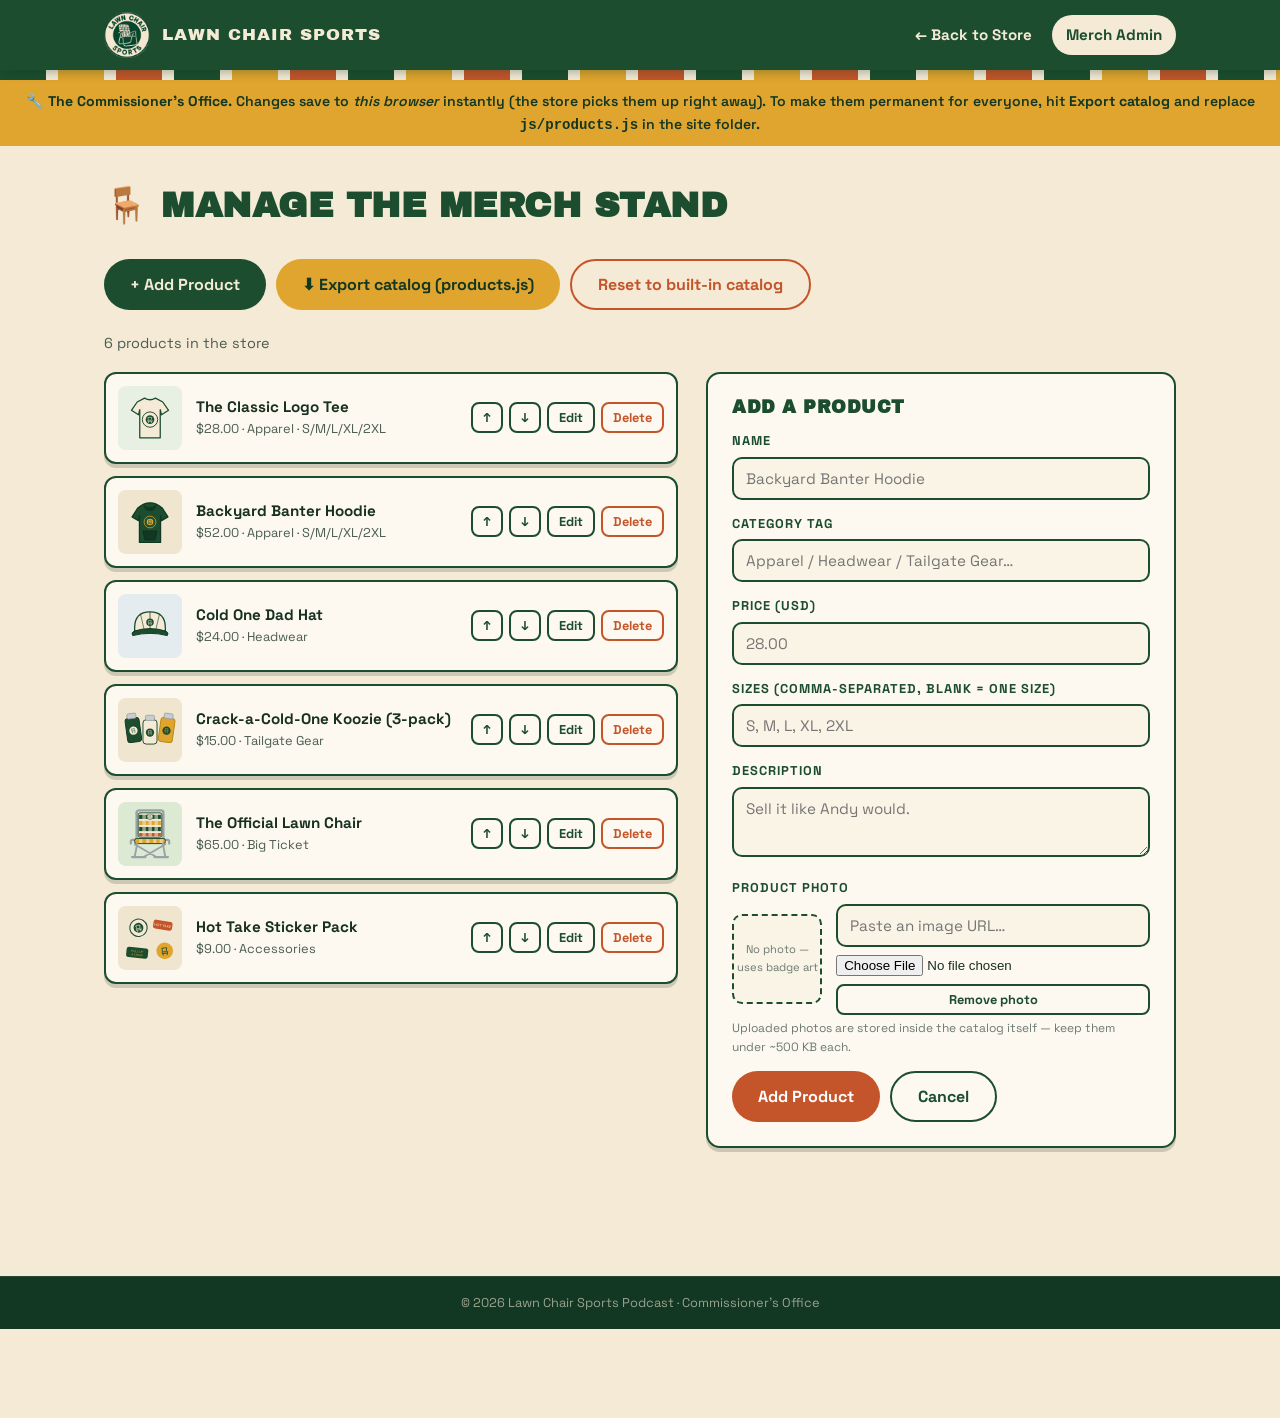
==== admin.html @ f52b7b13 "Lawn Chair Sports site: episodes, watch, merch + admin, launch-ready Co-Authored-By: Claude Fable 5 " ====
<!DOCTYPE html>
<html lang="en">
<head>
<meta charset="UTF-8">
<meta name="viewport" content="width=device-width, initial-scale=1.0">
<title>Merch Admin — Lawn Chair Sports</title>
<meta name="robots" content="noindex, nofollow">
<link rel="icon" type="image/png" href="assets/logo-256.png">
<link rel="preconnect" href="https://fonts.googleapis.com">
<link rel="preconnect" href="https://fonts.gstatic.com" crossorigin>
<link href="https://fonts.googleapis.com/css2?family=Archivo+Black&family=Space+Grotesk:wght@400;600;700&display=swap" rel="stylesheet">
<link rel="stylesheet" href="css/style.css">
</head>
<body>

<header class="site">
  <nav class="nav">
    <a href="index.html" class="brand">
      <img src="assets/logo-256.png" alt="Lawn Chair Sports logo">
      <span>Lawn Chair Sports</span>
    </a>
    <div class="nav-links" style="display:flex;">
      <a href="merch.html">← Back to Store</a>
      <a href="admin.html" class="active">Merch Admin</a>
    </div>
  </nav>
</header>
<div class="webbing"></div>
<div class="admin-banner">
  🔧 <strong>The Commissioner's Office.</strong> Changes save to <em>this browser</em> instantly (the store picks them up right away).
  To make them permanent for everyone, hit <strong>Export catalog</strong> and replace <code>js/products.js</code> in the site folder.
</div>

<section class="block" style="padding-top: 40px;">
  <div class="wrap">
    <div class="section-head">
      <h2>🪑 Manage the Merch Stand</h2>
    </div>

    <div class="admin-toolbar">
      <button class="btn btn-green" onclick="startNew()">+ Add Product</button>
      <button class="btn btn-gold" onclick="exportCatalog()">⬇ Export catalog (products.js)</button>
      <button class="btn btn-outline" style="color: var(--rust); border-color: var(--rust);" onclick="resetCatalog()">Reset to built-in catalog</button>
    </div>
    <div class="result-count" id="adminCount"></div>

    <div class="admin-layout">
      <div class="admin-list" id="adminList"></div>

      <form class="admin-form" id="editorForm" onsubmit="return saveProduct(event)">
        <h3 id="editorTitle">Add a Product</h3>
        <div class="field">
          <label for="fName">Name</label>
          <input type="text" id="fName" required placeholder="Backyard Banter Hoodie">
        </div>
        <div class="field">
          <label for="fTag">Category tag</label>
          <input type="text" id="fTag" placeholder="Apparel / Headwear / Tailgate Gear…">
        </div>
        <div class="field">
          <label for="fPrice">Price (USD)</label>
          <input type="number" id="fPrice" required min="0" step="0.01" placeholder="28.00">
        </div>
        <div class="field">
          <label for="fSizes">Sizes (comma-separated, blank = one size)</label>
          <input type="text" id="fSizes" placeholder="S, M, L, XL, 2XL">
        </div>
        <div class="field">
          <label for="fDesc">Description</label>
          <textarea id="fDesc" placeholder="Sell it like Andy would."></textarea>
        </div>
        <div class="field">
          <label>Product photo</label>
          <div style="display:flex; gap:14px; align-items:center; flex-wrap:wrap;">
            <div class="img-preview" id="imgPreview">No photo —<br>uses badge art</div>
            <div style="flex:1; min-width:180px; display:flex; flex-direction:column; gap:8px;">
              <input type="url" id="fImageUrl" placeholder="Paste an image URL…" oninput="previewFromUrl()">
              <input type="file" id="fImageFile" accept="image/*" onchange="previewFromFile()">
              <button type="button" class="icon-btn" onclick="clearImage()">Remove photo</button>
            </div>
          </div>
          <div class="hint">Uploaded photos are stored inside the catalog itself — keep them under ~500 KB each.</div>
        </div>
        <div class="form-btn-row">
          <button class="btn btn-rust" type="submit" id="saveBtn">Save Product</button>
          <button class="btn btn-outline" type="button" style="color: var(--green); border-color: var(--green);" onclick="cancelEdit()">Cancel</button>
        </div>
      </form>
    </div>
  </div>
</section>

<footer class="site">
  <div class="copyright">© 2026 Lawn Chair Sports Podcast · Commissioner's Office</div>
</footer>

<script src="js/products.js"></script>
<script>
const ADMIN_KEY = 'lcs_products_admin_v1';
let catalog = loadCatalog();
let editingId = null;   // null = adding new
let pendingImage = null; // data URI or URL chosen in the form

function escapeHtml(s) {
  return (s || '').replace(/&/g, '&amp;').replace(/</g, '&lt;').replace(/>/g, '&gt;').replace(/"/g, '&quot;');
}

function loadCatalog() {
  try {
    const o = JSON.parse(localStorage.getItem(ADMIN_KEY));
    if (Array.isArray(o) && o.length) return o;
  } catch {}
  // deep-copy the built-in catalog so edits never mutate products.js state
  return JSON.parse(JSON.stringify(window.PRODUCTS || []));
}

function persist() {
  localStorage.setItem(ADMIN_KEY, JSON.stringify(catalog));
  renderList();
}

function artFor(p) {
  if (p.image) return `<img src="${p.image}" alt="">`;
  if (p.art) return p.art;
  return '🪑';
}

function renderList() {
  document.getElementById('adminCount').textContent =
    `${catalog.length} product${catalog.length === 1 ? '' : 's'} in the store`;
  document.getElementById('adminList').innerHTML = catalog.map((p, i) => `
    <div class="admin-row ${p.id === editingId ? 'editing' : ''}">
      <div class="admin-row-art">${artFor(p)}</div>
      <div>
        <div class="admin-row-name">${escapeHtml(p.name)}</div>
        <div class="admin-row-meta">$${Number(p.price).toFixed(2)} · ${escapeHtml(p.tag || 'No tag')}${p.sizes && p.sizes.length ? ' · ' + p.sizes.join('/') : ''}</div>
      </div>
      <div class="admin-row-actions">
        <button class="icon-btn" onclick="moveProduct(${i}, -1)" ${i === 0 ? 'disabled' : ''} title="Move up">↑</button>
        <button class="icon-btn" onclick="moveProduct(${i}, 1)" ${i === catalog.length - 1 ? 'disabled' : ''} title="Move down">↓</button>
        <button class="icon-btn" onclick="startEdit('${p.id}')">Edit</button>
        <button class="icon-btn danger" onclick="deleteProduct('${p.id}')">Delete</button>
      </div>
    </div>`).join('');
}

/* ---------- editor ---------- */
function startNew() {
  editingId = null;
  pendingImage = null;
  document.getElementById('editorTitle').textContent = 'Add a Product';
  document.getElementById('saveBtn').textContent = 'Add Product';
  document.getElementById('editorForm').reset();
  updatePreview();
  renderList();
  document.getElementById('fName').focus();
}

function startEdit(id) {
  const p = catalog.find(x => x.id === id);
  if (!p) return;
  editingId = id;
  pendingImage = p.image || null;
  document.getElementById('editorTitle').textContent = 'Edit: ' + p.name;
  document.getElementById('saveBtn').textContent = 'Save Changes';
  document.getElementById('fName').value = p.name;
  document.getElementById('fTag').value = p.tag || '';
  document.getElementById('fPrice').value = p.price;
  document.getElementById('fSizes').value = p.sizes ? p.sizes.join(', ') : '';
  document.getElementById('fDesc').value = p.desc || '';
  document.getElementById('fImageUrl').value = (p.image && !p.image.startsWith('data:')) ? p.image : '';
  document.getElementById('fImageFile').value = '';
  updatePreview();
  renderList();
  document.getElementById('editorForm').scrollIntoView({ behavior: 'smooth', block: 'nearest' });
}

function cancelEdit() { startNew(); }

function slugify(name) {
  const base = name.toLowerCase().replace(/[^a-z0-9]+/g, '-').replace(/(^-|-$)/g, '') || 'product';
  let slug = base, n = 2;
  while (catalog.some(p => p.id === slug && p.id !== editingId)) slug = `${base}-${n++}`;
  return slug;
}

function saveProduct(e) {
  e.preventDefault();
  const name = document.getElementById('fName').value.trim();
  const price = parseFloat(document.getElementById('fPrice').value);
  if (!name || isNaN(price)) return false;
  const sizesRaw = document.getElementById('fSizes').value.trim();
  const data = {
    name,
    tag: document.getElementById('fTag').value.trim(),
    price: Math.round(price * 100) / 100,
    sizes: sizesRaw ? sizesRaw.split(',').map(s => s.trim()).filter(Boolean) : null,
    desc: document.getElementById('fDesc').value.trim(),
  };
  const wasEditing = !!editingId;
  if (editingId) {
    const p = catalog.find(x => x.id === editingId);
    Object.assign(p, data);
    p.image = pendingImage || null;
    if (p.image) delete p.art;
  } else {
    catalog.push({ id: slugify(name), ...data, image: pendingImage || null });
  }
  persist();
  startNew();
  showSaved(wasEditing ? 'Product updated ✅' : 'Product added ✅');
  return false;
}

function deleteProduct(id) {
  const p = catalog.find(x => x.id === id);
  if (!p) return;
  if (!confirm(`Delete “${p.name}” from the store?`)) return;
  catalog = catalog.filter(x => x.id !== id);
  if (editingId === id) startNew();
  persist();
  showSaved('Product deleted');
}

function moveProduct(i, delta) {
  const j = i + delta;
  if (j < 0 || j >= catalog.length) return;
  [catalog[i], catalog[j]] = [catalog[j], catalog[i]];
  persist();
}

/* ---------- images ---------- */
function updatePreview() {
  const box = document.getElementById('imgPreview');
  box.innerHTML = pendingImage
    ? `<img src="${pendingImage}" alt="Preview">`
    : 'No photo —<br>uses badge art';
}

function previewFromUrl() {
  const url = document.getElementById('fImageUrl').value.trim();
  pendingImage = url || null;
  updatePreview();
}

function previewFromFile() {
  const file = document.getElementById('fImageFile').files[0];
  if (!file) return;
  if (file.size > 800 * 1024) {
    alert('That image is over 800 KB — please use a smaller one so the store stays fast.');
    document.getElementById('fImageFile').value = '';
    return;
  }
  const reader = new FileReader();
  reader.onload = () => {
    pendingImage = reader.result;
    document.getElementById('fImageUrl').value = '';
    updatePreview();
  };
  reader.readAsDataURL(file);
}

function clearImage() {
  pendingImage = null;
  document.getElementById('fImageUrl').value = '';
  document.getElementById('fImageFile').value = '';
  updatePreview();
}

/* ---------- catalog-level actions ---------- */
function exportCatalog() {
  const header = '/* Lawn Chair Sports — merch catalog (exported from admin.html) */\n\n';
  const js = header + 'window.PRODUCTS = ' + JSON.stringify(catalog, null, 2) + ';\n';
  const blob = new Blob([js], { type: 'text/javascript' });
  const a = document.createElement('a');
  a.href = URL.createObjectURL(blob);
  a.download = 'products.js';
  a.click();
  URL.revokeObjectURL(a.href);
  showSaved('Exported! Replace js/products.js with the downloaded file.');
}

function resetCatalog() {
  if (!confirm('Throw out your local edits and restore the built-in catalog?')) return;
  localStorage.removeItem(ADMIN_KEY);
  catalog = loadCatalog();
  startNew();
  showSaved('Catalog reset');
}

let savedTimer;
function showSaved(msg) {
  let el = document.getElementById('toast');
  if (!el) {
    el = document.createElement('div');
    el.className = 'toast';
    el.id = 'toast';
    document.body.appendChild(el);
  }
  el.textContent = msg;
  el.classList.add('show');
  clearTimeout(savedTimer);
  savedTimer = setTimeout(() => el.classList.remove('show'), 2600);
}

renderList();
startNew();
</script>
</body>
</html>
---- css/style.css ----
/* ============================================
   LAWN CHAIR SPORTS — design system
   Retro backyard: forest green + cream, webbing stripes
   ============================================ */
:root {
  --green: #1b4d2e;
  --green-deep: #123722;
  --green-bright: #2e7d4a;
  --cream: #f4ead6;
  --cream-soft: #faf4e6;
  --paper: #fdf9f0;
  --ink: #17301f;
  --rust: #c4552a;
  --gold: #e0a52e;
  --sky: #a8c8d8;
  --shadow: 0 4px 0 rgba(23, 48, 31, .18);
  --radius: 14px;
  --font-display: "Archivo Black", "Arial Black", sans-serif;
  --font-body: "Space Grotesk", "Helvetica Neue", Arial, sans-serif;
}

* { margin: 0; padding: 0; box-sizing: border-box; }
html { scroll-behavior: smooth; }

body {
  font-family: var(--font-body);
  background: var(--cream);
  color: var(--ink);
  line-height: 1.6;
  padding-bottom: 90px; /* room for sticky player */
}

img { max-width: 100%; display: block; }
a { color: inherit; }
button { font-family: inherit; cursor: pointer; }

.wrap { max-width: 1120px; margin: 0 auto; padding: 0 24px; }

h1, h2, h3, .display {
  font-family: var(--font-display);
  line-height: 1.12;
  letter-spacing: .5px;
  text-transform: uppercase;
}

/* ---------- webbing stripe motif ---------- */
.webbing {
  height: 10px;
  background: repeating-linear-gradient(90deg,
    var(--green) 0 46px,
    var(--cream) 46px 58px,
    var(--gold) 58px 104px,
    var(--cream) 104px 116px,
    var(--rust) 116px 162px,
    var(--cream) 162px 174px);
}

/* ---------- header ---------- */
header.site {
  background: var(--green);
  color: var(--cream);
  position: sticky;
  top: 0;
  z-index: 60;
  box-shadow: 0 2px 10px rgba(18, 55, 34, .35);
}
.nav {
  display: flex;
  align-items: center;
  gap: 20px;
  padding: 12px 24px;
  max-width: 1120px;
  margin: 0 auto;
}
.brand {
  display: flex;
  align-items: center;
  gap: 12px;
  text-decoration: none;
  font-family: var(--font-display);
  font-size: 1.05rem;
  text-transform: uppercase;
  letter-spacing: 1px;
}
.brand img {
  width: 46px; height: 46px;
}
.nav-links {
  display: flex;
  gap: 6px;
  margin-left: auto;
  align-items: center;
}
.nav-links a {
  text-decoration: none;
  font-weight: 700;
  padding: 8px 14px;
  border-radius: 999px;
  transition: background .15s;
  font-size: .95rem;
}
.nav-links a:hover { background: rgba(244, 234, 214, .15); }
.nav-links a.active { background: var(--cream); color: var(--green); }
.cart-btn {
  position: relative;
  background: var(--gold);
  color: var(--green-deep);
  border: none;
  border-radius: 999px;
  font-weight: 700;
  padding: 8px 16px;
  font-size: .95rem;
  display: flex; align-items: center; gap: 8px;
}
.cart-btn:hover { filter: brightness(1.07); }
.cart-count {
  background: var(--rust);
  color: #fff;
  border-radius: 999px;
  font-size: .75rem;
  min-width: 20px; height: 20px;
  display: inline-flex; align-items: center; justify-content: center;
  padding: 0 5px;
}
.hamburger { display: none; background: none; border: none; color: var(--cream); font-size: 1.6rem; }

/* ---------- hero ---------- */
.hero {
  background: var(--green);
  color: var(--cream);
  overflow: hidden;
  position: relative;
}
.hero-inner {
  display: grid;
  grid-template-columns: 1.15fr .85fr;
  gap: 48px;
  align-items: center;
  padding: 72px 24px 84px;
  max-width: 1120px;
  margin: 0 auto;
}
.hero .kicker {
  display: inline-block;
  background: var(--gold);
  color: var(--green-deep);
  font-weight: 700;
  font-size: .8rem;
  text-transform: uppercase;
  letter-spacing: 2px;
  padding: 5px 14px;
  border-radius: 999px;
  margin-bottom: 20px;
}
.hero h1 { font-size: clamp(2.4rem, 5.4vw, 4.2rem); margin-bottom: 20px; }
.hero h1 .accent { color: var(--gold); }
.hero p.lede { font-size: 1.15rem; opacity: .92; max-width: 34rem; margin-bottom: 30px; }
.hero-art { position: relative; }
.hero-art img {
  border-radius: 24px;
  border: 5px solid var(--cream);
  box-shadow: 12px 12px 0 rgba(18, 55, 34, .55), 12px 12px 0 2px var(--gold);
  transform: rotate(2deg);
}
.btn-row { display: flex; gap: 14px; flex-wrap: wrap; }
.btn {
  display: inline-flex;
  align-items: center;
  gap: 10px;
  border: none;
  text-decoration: none;
  font-weight: 700;
  font-size: 1rem;
  padding: 13px 26px;
  border-radius: 999px;
  transition: transform .12s, filter .12s;
}
.btn:hover { transform: translateY(-2px); filter: brightness(1.05); }
.btn-gold { background: var(--gold); color: var(--green-deep); }
.btn-cream { background: var(--cream); color: var(--green); }
.btn-outline { background: transparent; color: var(--cream); border: 2px solid var(--cream); }
.btn-green { background: var(--green); color: var(--cream); }
.btn-rust { background: var(--rust); color: #fff; }

/* subscribe chips */
.platforms { display: flex; gap: 10px; flex-wrap: wrap; margin-top: 26px; }
.platforms a {
  display: inline-flex; align-items: center; gap: 8px;
  background: rgba(244, 234, 214, .12);
  border: 1px solid rgba(244, 234, 214, .4);
  color: var(--cream);
  text-decoration: none;
  font-size: .88rem; font-weight: 600;
  padding: 7px 14px;
  border-radius: 999px;
  transition: background .15s;
}
.platforms a:hover { background: rgba(244, 234, 214, .25); }
.platforms svg { width: 16px; height: 16px; fill: currentColor; }

/* ---------- sections ---------- */
section.block { padding: 64px 0; }
.section-head {
  display: flex;
  align-items: baseline;
  justify-content: space-between;
  gap: 20px;
  margin-bottom: 34px;
  flex-wrap: wrap;
}
.section-head h2 { font-size: clamp(1.6rem, 3vw, 2.2rem); color: var(--green); }
.section-head .more { font-weight: 700; color: var(--rust); text-decoration: none; }
.section-head .more:hover { text-decoration: underline; }

/* ---------- episode cards ---------- */
.ep-grid { display: grid; grid-template-columns: repeat(3, 1fr); gap: 24px; }
.ep-card {
  background: var(--paper);
  border: 2px solid var(--green);
  border-radius: var(--radius);
  overflow: hidden;
  display: flex;
  flex-direction: column;
  box-shadow: var(--shadow);
  transition: transform .15s, box-shadow .15s;
}
.ep-card:hover { transform: translateY(-4px); box-shadow: 0 8px 0 rgba(23, 48, 31, .18); }
.ep-thumb { position: relative; aspect-ratio: 1 / 1; overflow: hidden; background: var(--green); }
.ep-thumb img { width: 100%; height: 100%; object-fit: cover; }
.ep-thumb .play-overlay {
  position: absolute; inset: 0;
  display: flex; align-items: center; justify-content: center;
  background: rgba(18, 55, 34, 0);
  border: none;
  transition: background .15s;
}
.ep-thumb .play-overlay svg {
  width: 62px; height: 62px;
  opacity: 0;
  transform: scale(.8);
  transition: opacity .15s, transform .15s;
  filter: drop-shadow(0 4px 10px rgba(0,0,0,.4));
}
.ep-card:hover .play-overlay, .ep-row:hover .play-overlay { background: rgba(18, 55, 34, .45); }
.ep-card:hover .play-overlay svg, .ep-row:hover .play-overlay svg { opacity: 1; transform: scale(1); }
.ep-body { padding: 18px 18px 20px; display: flex; flex-direction: column; gap: 10px; flex: 1; }
.ep-meta { display: flex; gap: 10px; align-items: center; font-size: .8rem; font-weight: 600; color: var(--green-bright); text-transform: uppercase; letter-spacing: 1px; }
.ep-meta .dot::before { content: "•"; margin-right: 10px; color: var(--rust); }
.ep-title { font-size: 1.02rem; font-weight: 700; line-height: 1.35; }
.ep-desc { font-size: .88rem; color: #4a5c50; display: -webkit-box; -webkit-line-clamp: 3; -webkit-box-orient: vertical; overflow: hidden; }
.ep-actions { margin-top: auto; display: flex; gap: 10px; padding-top: 6px; }
.ep-actions .btn { padding: 9px 18px; font-size: .88rem; }

/* episode list rows (episodes page) */
.ep-list { display: flex; flex-direction: column; gap: 16px; }
.ep-row {
  display: grid;
  grid-template-columns: 120px 1fr auto;
  gap: 20px;
  align-items: center;
  background: var(--paper);
  border: 2px solid var(--green);
  border-radius: var(--radius);
  padding: 14px;
  box-shadow: var(--shadow);
  transition: transform .12s;
}
.ep-row:hover { transform: translateX(4px); }
.ep-row .ep-thumb { width: 120px; border-radius: 10px; }
.ep-row .ep-desc { -webkit-line-clamp: 2; }
.ep-row .ep-actions { padding: 0; margin: 0; }
.ep-num {
  font-family: var(--font-display);
  color: var(--green);
  font-size: .8rem;
  letter-spacing: 1px;
}

/* search bar */
.toolbar {
  display: flex; gap: 14px; align-items: center; flex-wrap: wrap;
  margin-bottom: 28px;
}
.search-box {
  flex: 1; min-width: 240px;
  display: flex; align-items: center; gap: 10px;
  background: var(--paper);
  border: 2px solid var(--green);
  border-radius: 999px;
  padding: 10px 18px;
}
.search-box input {
  border: none; outline: none; background: none;
  font-family: inherit; font-size: 1rem; flex: 1; color: var(--ink);
}
.toolbar select {
  font-family: inherit; font-size: .95rem; font-weight: 600;
  border: 2px solid var(--green); border-radius: 999px;
  background: var(--paper); color: var(--green);
  padding: 10px 16px; outline: none; cursor: pointer;
}
.result-count { font-size: .9rem; color: #4a5c50; margin-bottom: 16px; }

/* ---------- sticky player ---------- */
.player {
  position: fixed;
  left: 0; right: 0; bottom: 0;
  background: var(--green-deep);
  color: var(--cream);
  z-index: 80;
  transform: translateY(110%);
  transition: transform .3s ease;
  box-shadow: 0 -4px 20px rgba(0,0,0,.3);
}
.player.visible { transform: translateY(0); }
.player-inner {
  display: grid;
  grid-template-columns: auto 1fr auto;
  gap: 16px;
  align-items: center;
  max-width: 1120px;
  margin: 0 auto;
  padding: 10px 24px;
}
.player-art { width: 52px; height: 52px; border-radius: 8px; object-fit: cover; }
.player-mid { min-width: 0; }
.player-title {
  font-weight: 700; font-size: .9rem;
  white-space: nowrap; overflow: hidden; text-overflow: ellipsis;
  margin-bottom: 4px;
}
.player-controls { display: flex; align-items: center; gap: 10px; }
.player-controls .time { font-size: .75rem; font-variant-numeric: tabular-nums; opacity: .8; min-width: 40px; }
.seek {
  flex: 1;
  -webkit-appearance: none; appearance: none;
  height: 6px; border-radius: 999px;
  background: rgba(244,234,214,.25);
  outline: none;
}
.seek::-webkit-slider-thumb {
  -webkit-appearance: none; appearance: none;
  width: 14px; height: 14px; border-radius: 50%;
  background: var(--gold); cursor: pointer;
}
.seek::-moz-range-thumb { width: 14px; height: 14px; border-radius: 50%; background: var(--gold); border: none; cursor: pointer; }
.pbtn {
  background: none; border: none; color: var(--cream);
  display: flex; align-items: center; justify-content: center;
  padding: 6px; border-radius: 50%;
}
.pbtn:hover { background: rgba(244,234,214,.15); }
.pbtn svg { width: 22px; height: 22px; fill: currentColor; }
.pbtn.big { background: var(--gold); color: var(--green-deep); width: 44px; height: 44px; }
.pbtn.big:hover { filter: brightness(1.08); }
.pbtn.big svg { width: 24px; height: 24px; }
.player-close { font-size: 1rem; }
.rate-btn {
  background: none; border: 1px solid rgba(244,234,214,.4); color: var(--cream);
  border-radius: 999px; font-size: .75rem; font-weight: 700; padding: 4px 10px;
}

/* ---------- merch ---------- */
.product-grid { display: grid; grid-template-columns: repeat(3, 1fr); gap: 28px; }
.product-card {
  background: var(--paper);
  border: 2px solid var(--green);
  border-radius: var(--radius);
  overflow: hidden;
  box-shadow: var(--shadow);
  display: flex; flex-direction: column;
  transition: transform .15s;
}
.product-card:hover { transform: translateY(-4px); }
.product-art {
  aspect-ratio: 1 / 1;
  display: flex; align-items: center; justify-content: center;
  padding: 8%;
}
.product-art svg { width: 100%; height: 100%; }
.product-body { padding: 18px 20px 22px; display: flex; flex-direction: column; gap: 10px; flex: 1; border-top: 2px solid var(--green); }
.product-name { font-weight: 700; font-size: 1.05rem; }
.product-tag { font-size: .8rem; color: var(--green-bright); text-transform: uppercase; letter-spacing: 1px; font-weight: 600; }
.product-price { font-family: var(--font-display); color: var(--green); font-size: 1.15rem; }
.product-desc { font-size: .88rem; color: #4a5c50; }
.size-row { display: flex; gap: 8px; flex-wrap: wrap; }
.size-pill {
  border: 2px solid var(--green); background: none; color: var(--green);
  border-radius: 8px; font-weight: 700; font-size: .85rem;
  min-width: 40px; padding: 5px 8px;
}
.size-pill.selected { background: var(--green); color: var(--cream); }
.product-body .btn { margin-top: auto; justify-content: center; }

/* cart drawer */
.drawer-backdrop {
  position: fixed; inset: 0; background: rgba(18, 55, 34, .5);
  opacity: 0; pointer-events: none; transition: opacity .25s; z-index: 90;
}
.drawer-backdrop.open { opacity: 1; pointer-events: auto; }
.drawer {
  position: fixed; top: 0; right: 0; bottom: 0;
  width: min(420px, 92vw);
  background: var(--paper);
  z-index: 95;
  transform: translateX(105%);
  transition: transform .28s ease;
  display: flex; flex-direction: column;
  box-shadow: -8px 0 30px rgba(0,0,0,.25);
}
.drawer.open { transform: translateX(0); }
.drawer-head {
  background: var(--green); color: var(--cream);
  padding: 18px 22px;
  display: flex; align-items: center; justify-content: space-between;
}
.drawer-head h3 { font-size: 1.1rem; }
.drawer-head button { background: none; border: none; color: var(--cream); font-size: 1.5rem; line-height: 1; }
.drawer-items { flex: 1; overflow-y: auto; padding: 18px 22px; display: flex; flex-direction: column; gap: 16px; }
.cart-item {
  display: grid; grid-template-columns: 64px 1fr auto; gap: 14px; align-items: center;
  border: 2px solid var(--green); border-radius: 10px; padding: 10px;
  background: var(--cream-soft);
}
.cart-item-art { width: 64px; height: 64px; border-radius: 8px; background: var(--cream); display: flex; align-items: center; justify-content: center; padding: 6px; }
.cart-item-art svg { width: 100%; height: 100%; }
.cart-item-name { font-weight: 700; font-size: .9rem; }
.cart-item-meta { font-size: .8rem; color: #4a5c50; }
.qty-row { display: inline-flex; align-items: center; gap: 8px; margin-top: 6px; }
.qty-row button {
  width: 24px; height: 24px; border-radius: 6px;
  border: 2px solid var(--green); background: none; color: var(--green);
  font-weight: 700; line-height: 1;
}
.cart-item-price { font-weight: 700; color: var(--green); font-size: .95rem; }
.remove-btn { background: none; border: none; color: var(--rust); font-size: .78rem; font-weight: 700; text-decoration: underline; margin-top: 4px; }
.drawer-foot { border-top: 2px solid var(--green); padding: 18px 22px; background: var(--cream-soft); }
.total-row { display: flex; justify-content: space-between; font-weight: 700; margin-bottom: 14px; font-size: 1.05rem; }
.total-row .amt { font-family: var(--font-display); color: var(--green); }
.drawer-foot .btn { width: 100%; justify-content: center; }
.drawer-empty { text-align: center; color: #4a5c50; padding: 40px 0; }
.fine { font-size: .78rem; color: #6b7a70; text-align: center; margin-top: 10px; }

/* ---------- videos / watch ---------- */
.video-grid { display: grid; grid-template-columns: repeat(3, 1fr); gap: 24px; }
.video-card {
  background: var(--paper);
  border: 2px solid var(--green);
  border-radius: var(--radius);
  overflow: hidden;
  box-shadow: var(--shadow);
  cursor: pointer;
  transition: transform .15s, box-shadow .15s;
  display: flex; flex-direction: column;
  text-align: left; padding: 0; font-family: inherit;
}
.video-card:hover { transform: translateY(-4px); box-shadow: 0 8px 0 rgba(23, 48, 31, .18); }
.video-thumb { position: relative; aspect-ratio: 16 / 9; background: var(--green-deep); overflow: hidden; }
.video-thumb img { width: 100%; height: 100%; object-fit: cover; }
.video-thumb .duration {
  position: absolute; right: 8px; bottom: 8px;
  background: rgba(18, 55, 34, .92); color: var(--cream);
  font-size: .75rem; font-weight: 700;
  padding: 3px 8px; border-radius: 6px;
  font-variant-numeric: tabular-nums;
}
.video-thumb .yt-play {
  position: absolute; inset: 0;
  display: flex; align-items: center; justify-content: center;
  background: rgba(18, 55, 34, 0);
  transition: background .15s;
}
.video-thumb .yt-play svg {
  width: 58px; height: 58px;
  opacity: 0; transform: scale(.8);
  transition: opacity .15s, transform .15s;
  filter: drop-shadow(0 4px 10px rgba(0,0,0,.45));
}
.video-card:hover .yt-play { background: rgba(18, 55, 34, .4); }
.video-card:hover .yt-play svg { opacity: 1; transform: scale(1); }
.video-body { padding: 14px 16px 16px; display: flex; flex-direction: column; gap: 8px; }
.video-title { font-weight: 700; font-size: .98rem; line-height: 1.35; color: var(--ink);
  display: -webkit-box; -webkit-line-clamp: 2; -webkit-box-orient: vertical; overflow: hidden; }
.video-meta { display: flex; gap: 10px; font-size: .8rem; font-weight: 600; color: var(--green-bright);
  text-transform: uppercase; letter-spacing: .5px; }
.video-meta .dot::before { content: "•"; margin-right: 10px; color: var(--rust); }

/* shorts rail */
.shorts-grid { display: grid; grid-template-columns: repeat(6, 1fr); gap: 16px; }
.short-card {
  position: relative; border: 2px solid var(--green); border-radius: 12px;
  overflow: hidden; cursor: pointer; aspect-ratio: 9 / 16;
  box-shadow: var(--shadow); background: var(--green-deep);
  padding: 0; transition: transform .15s;
}
.short-card:hover { transform: translateY(-4px); }
.short-card img { width: 100%; height: 100%; object-fit: cover; }
.short-card .short-overlay {
  position: absolute; inset: auto 0 0 0;
  background: linear-gradient(transparent, rgba(18,55,34,.95));
  color: var(--cream);
  padding: 26px 10px 10px;
  font-size: .74rem; font-weight: 600; line-height: 1.3;
  text-align: left;
  display: -webkit-box; -webkit-line-clamp: 2; -webkit-box-orient: vertical; overflow: hidden;
}
.short-card .short-views {
  position: absolute; top: 8px; left: 8px;
  background: rgba(18,55,34,.9); color: var(--cream);
  font-size: .68rem; font-weight: 700; padding: 2px 7px; border-radius: 6px;
}

/* filter pills */
.pill-row { display: flex; gap: 10px; flex-wrap: wrap; }
.filter-pill {
  border: 2px solid var(--green); background: none; color: var(--green);
  border-radius: 999px; font-weight: 700; font-size: .92rem;
  padding: 8px 20px; transition: background .12s;
}
.filter-pill.selected { background: var(--green); color: var(--cream); }

/* video modal */
.video-modal {
  position: fixed; inset: 0; z-index: 120;
  background: rgba(13, 33, 21, .92);
  display: none;
  align-items: center; justify-content: center;
  padding: 4vh 4vw;
}
.video-modal.open { display: flex; }
.video-modal-box { width: min(1000px, 92vw); position: relative; }
.video-modal-box.vertical { width: min(380px, 90vw); }
.video-modal-frame { aspect-ratio: 16 / 9; width: 100%; border: 3px solid var(--cream); border-radius: 14px; overflow: hidden; background: #000; }
.video-modal-box.vertical .video-modal-frame { aspect-ratio: 9 / 16; max-height: 86vh; }
.video-modal-frame iframe { width: 100%; height: 100%; border: 0; display: block; }
.video-modal-close {
  position: absolute; top: -16px; right: -16px;
  width: 40px; height: 40px; border-radius: 50%;
  background: var(--gold); color: var(--green-deep);
  border: 3px solid var(--cream);
  font-size: 1.1rem; font-weight: 700; z-index: 2;
}
.video-modal-title { color: var(--cream); font-weight: 700; margin-top: 12px; text-align: center; font-size: .95rem; }

@media (max-width: 900px) {
  .video-grid { grid-template-columns: repeat(2, 1fr); }
  .shorts-grid { grid-template-columns: repeat(3, 1fr); }
}
@media (max-width: 640px) {
  .video-grid { grid-template-columns: 1fr; }
  .shorts-grid { grid-template-columns: repeat(2, 1fr); }
}

/* ---------- polish: reveals, badges, shipping bar, focus ---------- */
.reveal-init { opacity: 0; transform: translateY(16px); }
.revealed { opacity: 1; transform: none; transition: opacity .5s ease, transform .5s ease; }
@media (prefers-reduced-motion: reduce) {
  .reveal-init { opacity: 1; transform: none; }
}

a:focus-visible, button:focus-visible, input:focus-visible, select:focus-visible {
  outline: 3px solid var(--gold);
  outline-offset: 2px;
  border-radius: 4px;
}

.new-badge {
  background: var(--rust);
  color: #fff;
  font-size: .68rem;
  font-weight: 700;
  letter-spacing: 1.5px;
  padding: 3px 9px;
  border-radius: 999px;
  animation: newPulse 2s ease-in-out infinite;
}
@keyframes newPulse {
  0%, 100% { box-shadow: 0 0 0 0 rgba(196, 85, 42, .5); }
  50% { box-shadow: 0 0 0 6px rgba(196, 85, 42, 0); }
}
@media (prefers-reduced-motion: reduce) { .new-badge { animation: none; } }

.ship-progress { margin-bottom: 14px; }
.ship-label { font-size: .82rem; margin-bottom: 6px; color: var(--ink); }
.ship-label strong { color: var(--green); }
.ship-bar {
  height: 8px; border-radius: 999px;
  background: rgba(27, 77, 46, .15);
  overflow: hidden;
}
.ship-bar-fill {
  height: 100%; width: 0;
  background: linear-gradient(90deg, var(--green-bright), var(--gold));
  border-radius: 999px;
  transition: width .4s ease;
}

/* ---------- admin ---------- */
.admin-banner {
  background: var(--gold);
  color: var(--green-deep);
  font-size: .88rem;
  font-weight: 600;
  padding: 10px 24px;
  text-align: center;
}
.admin-layout {
  display: grid;
  grid-template-columns: 1.1fr .9fr;
  gap: 28px;
  align-items: start;
}
.admin-list { display: flex; flex-direction: column; gap: 12px; }
.admin-row {
  display: grid;
  grid-template-columns: 64px 1fr auto;
  gap: 14px;
  align-items: center;
  background: var(--paper);
  border: 2px solid var(--green);
  border-radius: 12px;
  padding: 12px;
  box-shadow: var(--shadow);
}
.admin-row.editing { border-color: var(--rust); box-shadow: 0 4px 0 rgba(196,85,42,.3); }
.admin-row-art { width: 64px; height: 64px; border-radius: 8px; overflow: hidden; background: var(--cream-soft); display: flex; align-items: center; justify-content: center; }
.admin-row-art svg, .admin-row-art img { width: 100%; height: 100%; object-fit: cover; }
.admin-row-name { font-weight: 700; font-size: .95rem; }
.admin-row-meta { font-size: .8rem; color: #4a5c50; }
.admin-row-actions { display: flex; gap: 6px; flex-wrap: wrap; justify-content: flex-end; }
.icon-btn {
  border: 2px solid var(--green); background: none; color: var(--green);
  border-radius: 8px; font-size: .8rem; font-weight: 700;
  padding: 5px 10px;
}
.icon-btn:hover { background: var(--green); color: var(--cream); }
.icon-btn.danger { border-color: var(--rust); color: var(--rust); }
.icon-btn.danger:hover { background: var(--rust); color: #fff; }
.admin-form {
  background: var(--paper);
  border: 2px solid var(--green);
  border-radius: var(--radius);
  padding: 24px;
  box-shadow: var(--shadow);
  position: sticky;
  top: 86px;
  display: flex; flex-direction: column; gap: 14px;
}
.admin-form h3 { color: var(--green); font-size: 1.1rem; }
.field label { display: block; font-size: .8rem; font-weight: 700; text-transform: uppercase; letter-spacing: 1px; color: var(--green); margin-bottom: 5px; }
.field input[type="text"], .field input[type="number"], .field input[type="url"], .field textarea {
  width: 100%;
  border: 2px solid var(--green);
  border-radius: 10px;
  background: var(--cream-soft);
  font-family: inherit; font-size: .95rem;
  padding: 10px 12px;
  outline: none;
  color: var(--ink);
}
.field textarea { resize: vertical; min-height: 70px; }
.field .hint { font-size: .75rem; color: #6b7a70; margin-top: 4px; }
.form-btn-row { display: flex; gap: 10px; flex-wrap: wrap; }
.admin-toolbar { display: flex; gap: 10px; flex-wrap: wrap; margin-bottom: 22px; }
.img-preview {
  width: 90px; height: 90px; border-radius: 10px;
  border: 2px dashed var(--green);
  overflow: hidden; display: flex; align-items: center; justify-content: center;
  background: var(--cream-soft);
  font-size: .7rem; color: #6b7a70; text-align: center;
}
.img-preview img { width: 100%; height: 100%; object-fit: cover; }
@media (max-width: 900px) {
  .admin-layout { grid-template-columns: 1fr; }
  .admin-form { position: static; }
}

/* toast */
.toast {
  position: fixed; bottom: 104px; left: 50%;
  transform: translate(-50%, 20px);
  background: var(--green); color: var(--cream);
  padding: 12px 22px; border-radius: 999px;
  font-weight: 700; font-size: .92rem;
  opacity: 0; pointer-events: none;
  transition: opacity .25s, transform .25s;
  z-index: 100;
  box-shadow: 0 6px 20px rgba(0,0,0,.25);
}
.toast.show { opacity: 1; transform: translate(-50%, 0); }

/* ---------- about / hosts ---------- */
.hosts { display: grid; grid-template-columns: 1fr 1fr; gap: 28px; }
.host-card {
  background: var(--green); color: var(--cream);
  border-radius: var(--radius);
  padding: 30px;
  box-shadow: var(--shadow);
  position: relative; overflow: hidden;
}
.host-card::after {
  content: "";
  position: absolute; top: 0; right: 0; bottom: 0; width: 14px;
  background: repeating-linear-gradient(180deg,
    var(--gold) 0 26px, var(--cream) 26px 32px,
    var(--rust) 32px 58px, var(--cream) 58px 64px);
}
.host-card h3 { font-size: 1.4rem; margin-bottom: 8px; color: var(--gold); }
.host-card .role { font-size: .8rem; text-transform: uppercase; letter-spacing: 2px; font-weight: 700; opacity: .8; margin-bottom: 14px; }
.host-card p { font-size: .95rem; opacity: .92; }

/* newsletter */
.newsletter {
  background: var(--green); color: var(--cream);
  border-radius: var(--radius);
  padding: 44px;
  display: grid; grid-template-columns: 1.2fr .8fr; gap: 30px; align-items: center;
  box-shadow: var(--shadow);
}
.newsletter h2 { font-size: 1.7rem; margin-bottom: 10px; }
.newsletter form { display: flex; gap: 10px; }
.newsletter input {
  flex: 1; border: none; border-radius: 999px;
  padding: 13px 20px; font-family: inherit; font-size: 1rem; outline: none;
}

/* ---------- footer ---------- */
footer.site {
  background: var(--green-deep);
  color: var(--cream);
  margin-top: 64px;
}
.foot-inner {
  max-width: 1120px; margin: 0 auto;
  padding: 48px 24px 28px;
  display: grid; grid-template-columns: 1.4fr 1fr 1fr; gap: 40px;
}
.foot-inner h4 { font-family: var(--font-display); text-transform: uppercase; font-size: .9rem; letter-spacing: 1px; margin-bottom: 14px; color: var(--gold); }
.foot-inner a { color: var(--cream); text-decoration: none; opacity: .85; display: block; margin-bottom: 8px; font-size: .92rem; }
.foot-inner a:hover { opacity: 1; text-decoration: underline; }
.foot-brand { display: flex; align-items: center; gap: 12px; margin-bottom: 14px; }
.foot-brand img { width: 54px; height: 54px; }
.foot-brand span { font-family: var(--font-display); text-transform: uppercase; font-size: 1rem; }
.copyright { text-align: center; padding: 16px; font-size: .8rem; opacity: .6; border-top: 1px solid rgba(244,234,214,.15); }

/* ---------- responsive ---------- */
@media (max-width: 900px) {
  .hero-inner { grid-template-columns: 1fr; padding: 48px 24px 56px; }
  .hero-art { max-width: 420px; margin: 0 auto; }
  .ep-grid, .product-grid { grid-template-columns: repeat(2, 1fr); }
  .foot-inner { grid-template-columns: 1fr 1fr; }
  .newsletter { grid-template-columns: 1fr; padding: 32px; }
  .hosts { grid-template-columns: 1fr; }
}
@media (max-width: 640px) {
  .nav-links {
    display: none;
    position: absolute; top: 100%; left: 0; right: 0;
    background: var(--green);
    flex-direction: column; align-items: stretch;
    padding: 12px 24px 20px; gap: 4px;
    box-shadow: 0 10px 20px rgba(0,0,0,.25);
  }
  .nav-links.open { display: flex; }
  .hamburger { display: block; margin-left: auto; }
  .nav .cart-btn { margin-left: 0; }
  .ep-grid, .product-grid { grid-template-columns: 1fr; }
  .ep-row { grid-template-columns: 84px 1fr; }
  .ep-row .ep-thumb { width: 84px; }
  .ep-row .ep-actions { grid-column: 1 / -1; }
  .foot-inner { grid-template-columns: 1fr; gap: 28px; }
  .newsletter form { flex-direction: column; }
  .player-inner { grid-template-columns: 1fr auto; }
  .player-art { display: none; }
}
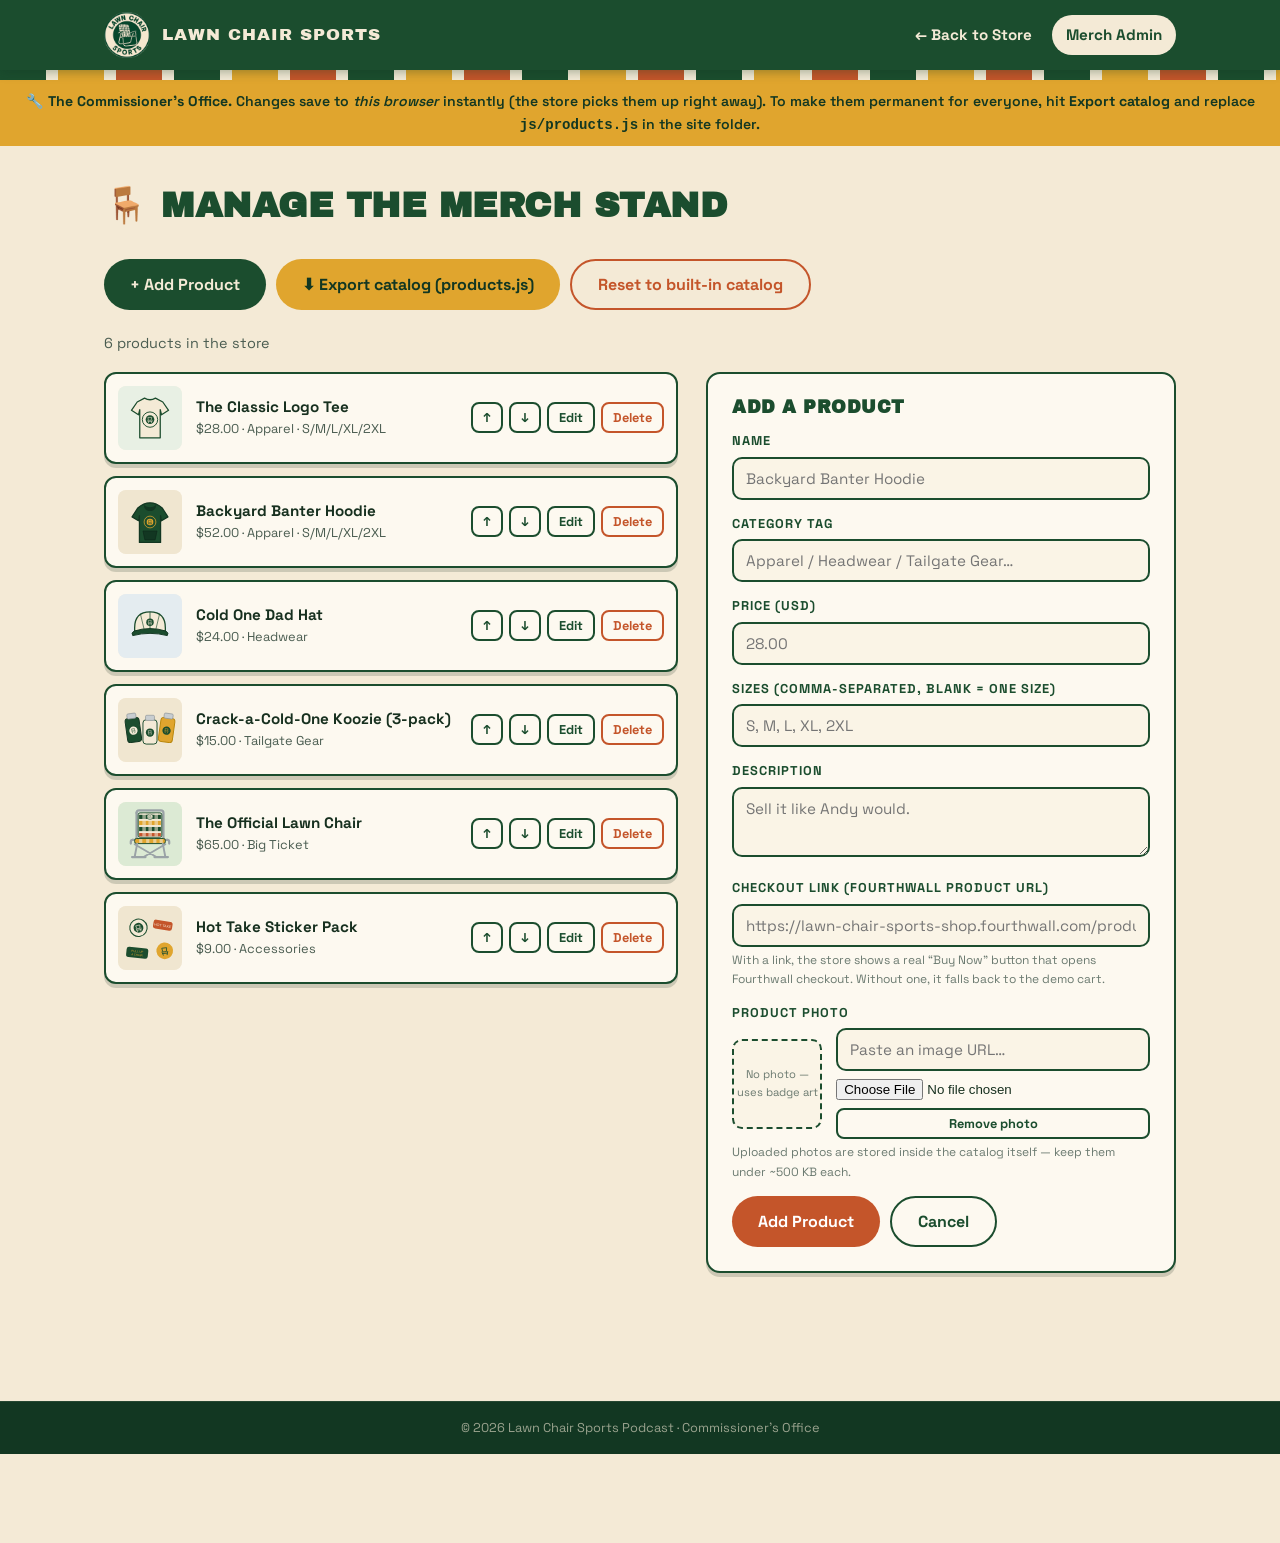
==== commit bd8fbde0: "Merch: support Fourthwall checkout links per product Co-Authored-By: Claude Fable 5 <noreply@anthrop" ====
--- a/admin.html
+++ b/admin.html
@@ -70,6 +70,11 @@
           <textarea id="fDesc" placeholder="Sell it like Andy would."></textarea>
         </div>
         <div class="field">
+          <label for="fBuyUrl">Checkout link (Fourthwall product URL)</label>
+          <input type="url" id="fBuyUrl" placeholder="https://lawn-chair-sports-shop.fourthwall.com/products/…">
+          <div class="hint">With a link, the store shows a real “Buy Now” button that opens Fourthwall checkout. Without one, it falls back to the demo cart.</div>
+        </div>
+        <div class="field">
           <label>Product photo</label>
           <div style="display:flex; gap:14px; align-items:center; flex-wrap:wrap;">
             <div class="img-preview" id="imgPreview">No photo —<br>uses badge art</div>
@@ -168,6 +173,7 @@
   document.getElementById('fPrice').value = p.price;
   document.getElementById('fSizes').value = p.sizes ? p.sizes.join(', ') : '';
   document.getElementById('fDesc').value = p.desc || '';
+  document.getElementById('fBuyUrl').value = p.buyUrl || '';
   document.getElementById('fImageUrl').value = (p.image && !p.image.startsWith('data:')) ? p.image : '';
   document.getElementById('fImageFile').value = '';
   updatePreview();
@@ -196,6 +202,7 @@
     price: Math.round(price * 100) / 100,
     sizes: sizesRaw ? sizesRaw.split(',').map(s => s.trim()).filter(Boolean) : null,
     desc: document.getElementById('fDesc').value.trim(),
+    buyUrl: document.getElementById('fBuyUrl').value.trim() || null,
   };
   const wasEditing = !!editingId;
   if (editingId) {
